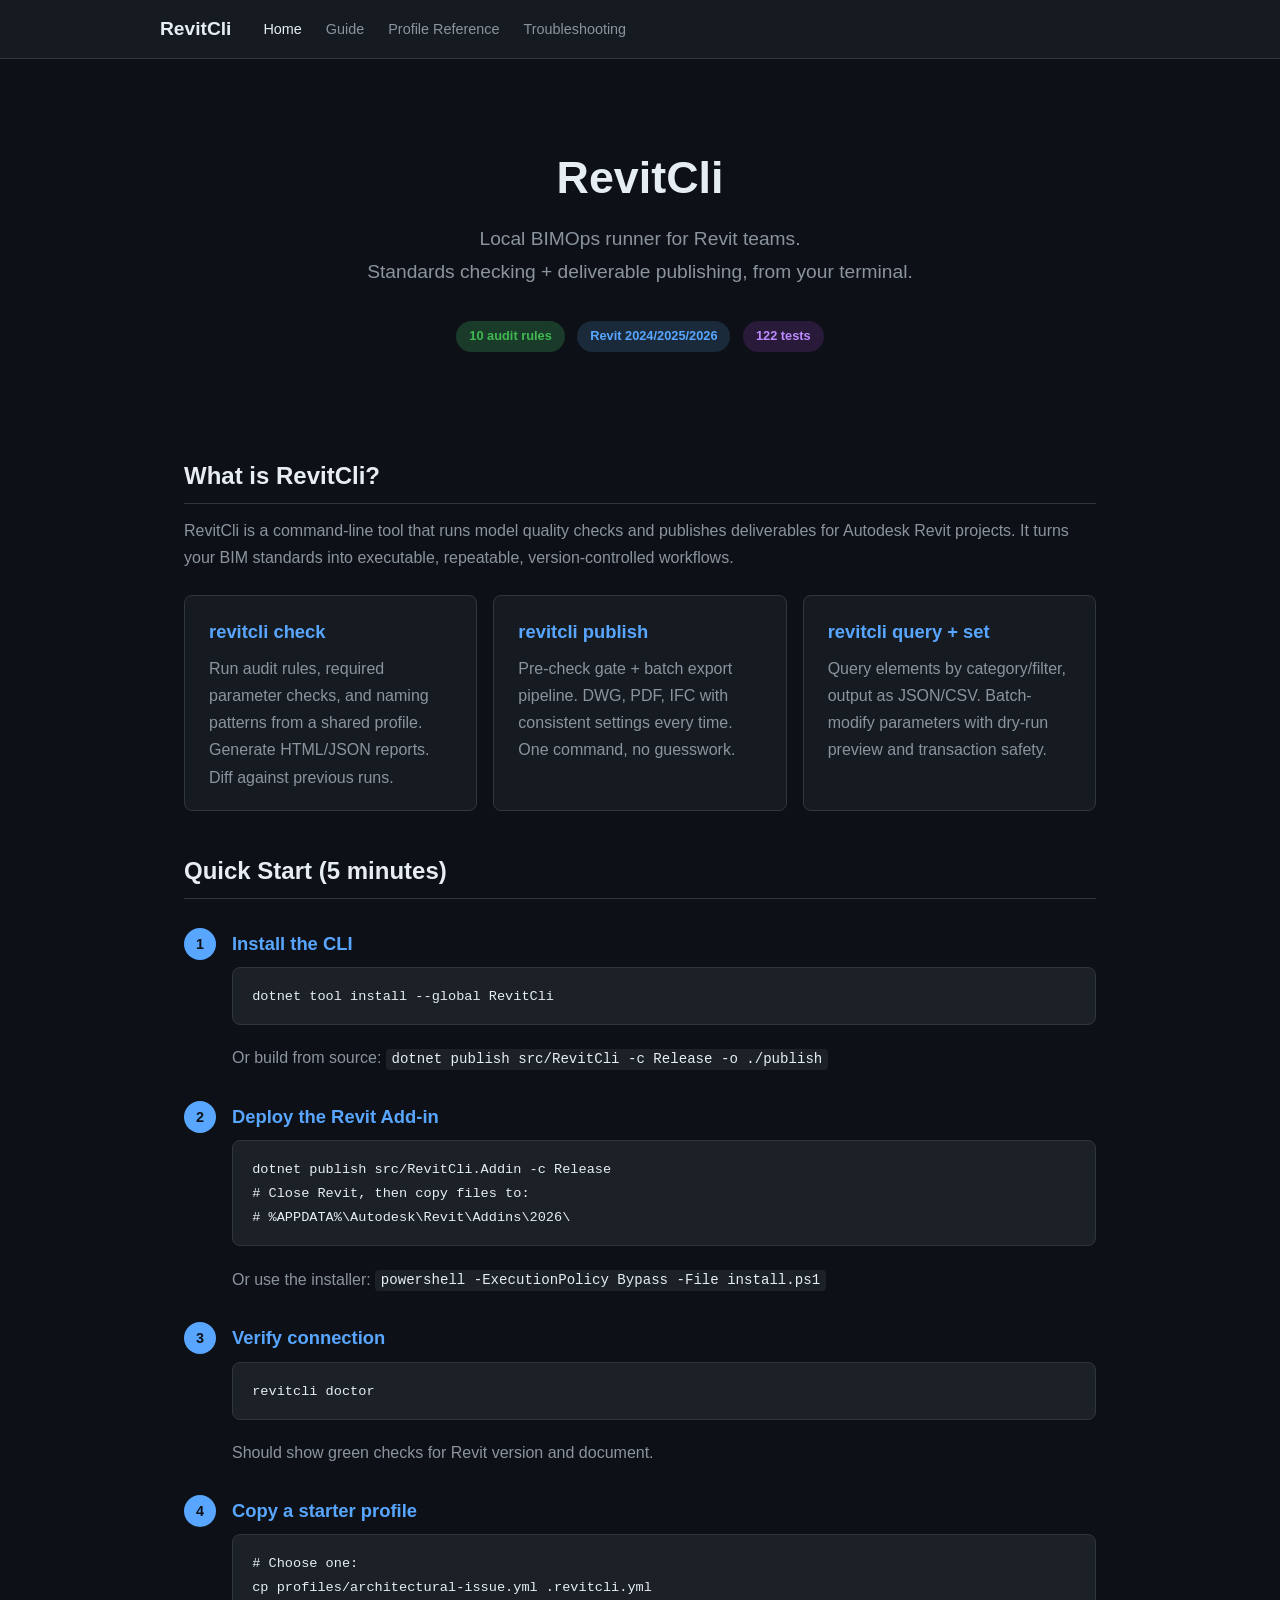
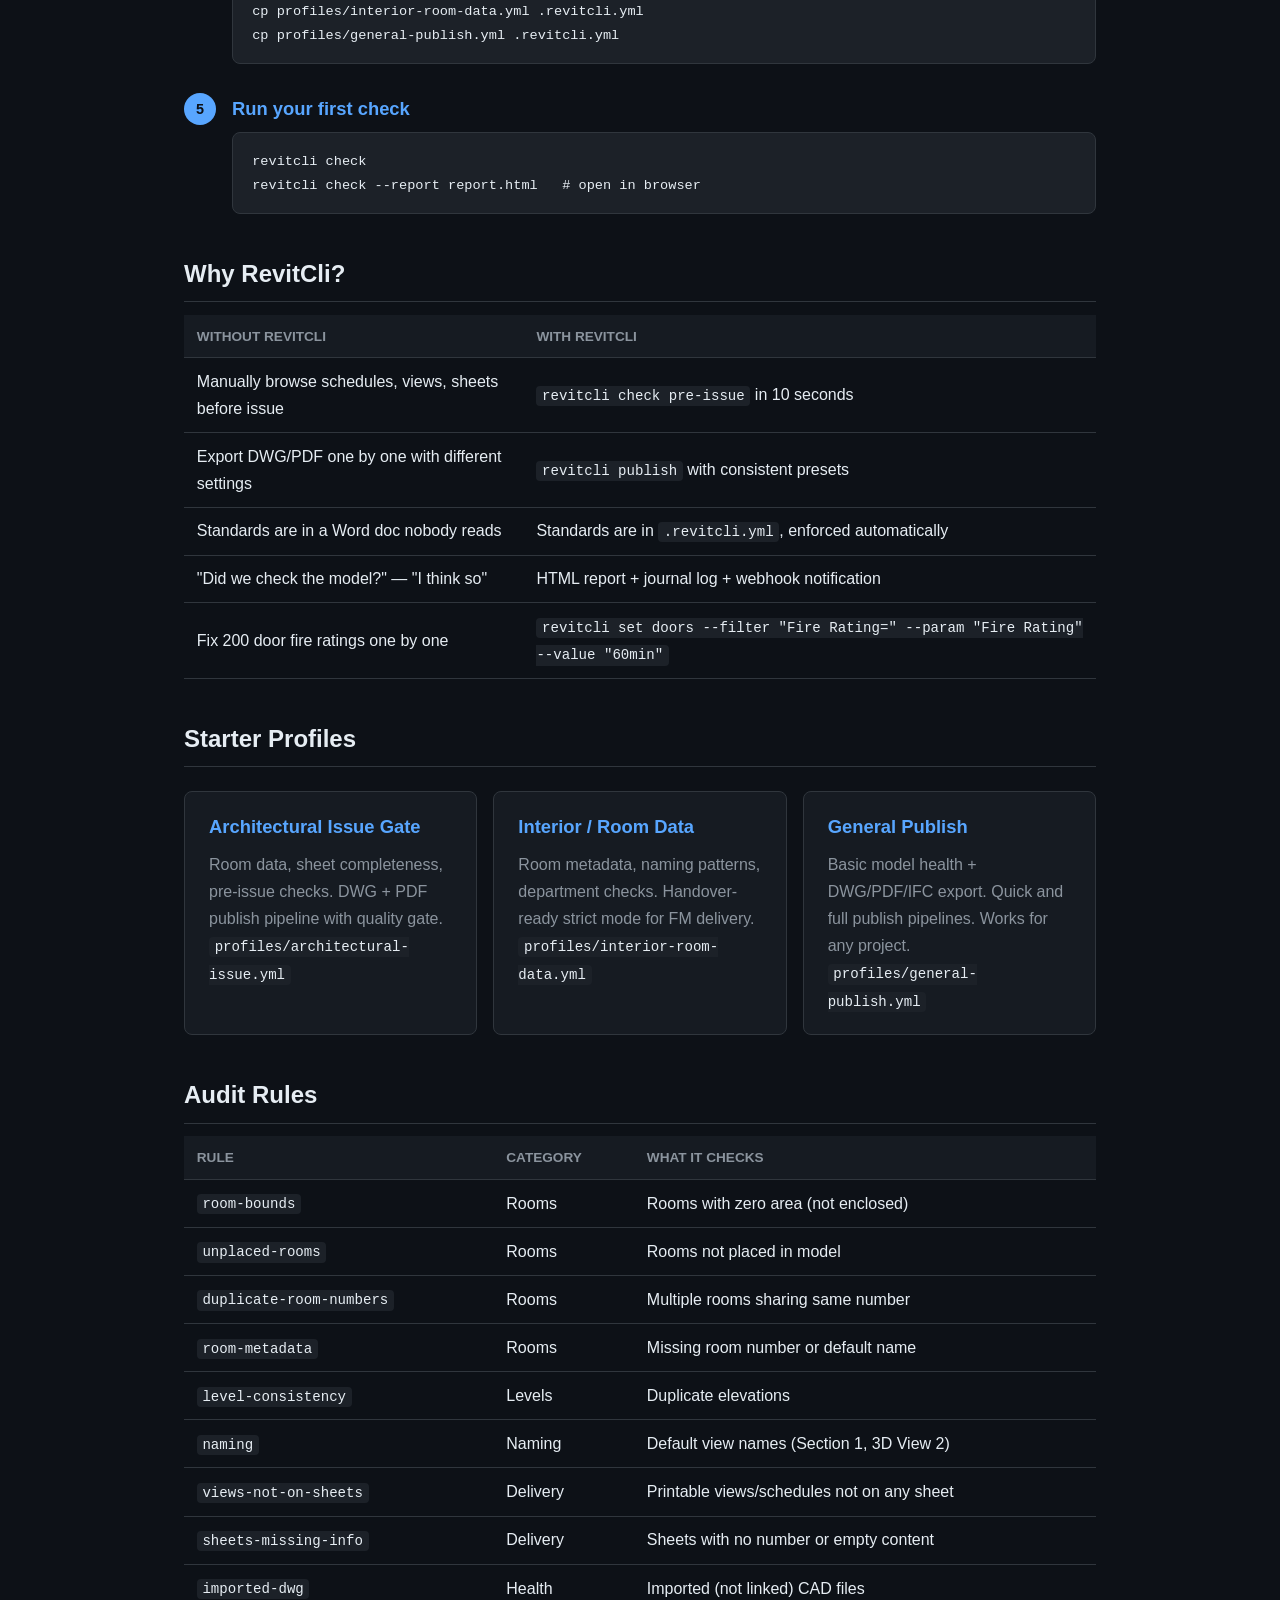
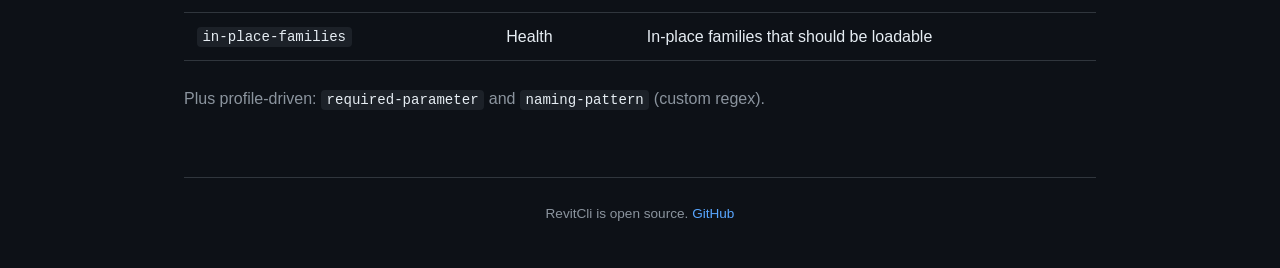
==== docs/index.html @ 7002a74f "feat: documentation website + starter profiles + onboarding Documentation site (docs/, 4 pages, dark" ====
<!doctype html>
<html lang="en">
  <head>
    <meta charset="utf-8" />
    <meta name="viewport" content="width=device-width, initial-scale=1" />
    <title>RevitCli — Local BIMOps Runner for Revit Teams</title>
    <link rel="stylesheet" href="style.css" />
  </head>
  <body>
    <nav>
      <div class="inner">
        <span class="logo">RevitCli</span>
        <div class="links">
          <a href="index.html" class="active">Home</a>
          <a href="guide.html">Guide</a>
          <a href="profile.html">Profile Reference</a>
          <a href="troubleshooting.html">Troubleshooting</a>
        </div>
      </div>
    </nav>

    <div class="container">
      <div class="hero">
        <h1>RevitCli</h1>
        <p class="tagline">
          Local BIMOps runner for Revit teams.<br />Standards checking +
          deliverable publishing, from your terminal.
        </p>
        <div class="badges">
          <span class="badge badge-green">10 audit rules</span>
          <span class="badge badge-blue">Revit 2024/2025/2026</span>
          <span class="badge badge-purple">122 tests</span>
        </div>
      </div>

      <h2>What is RevitCli?</h2>
      <p>
        RevitCli is a command-line tool that runs model quality checks and
        publishes deliverables for Autodesk Revit projects. It turns your BIM
        standards into executable, repeatable, version-controlled workflows.
      </p>

      <div class="card-grid">
        <div class="card">
          <h3>revitcli check</h3>
          <p>
            Run audit rules, required parameter checks, and naming patterns from
            a shared profile. Generate HTML/JSON reports. Diff against previous
            runs.
          </p>
        </div>
        <div class="card">
          <h3>revitcli publish</h3>
          <p>
            Pre-check gate + batch export pipeline. DWG, PDF, IFC with
            consistent settings every time. One command, no guesswork.
          </p>
        </div>
        <div class="card">
          <h3>revitcli query + set</h3>
          <p>
            Query elements by category/filter, output as JSON/CSV. Batch-modify
            parameters with dry-run preview and transaction safety.
          </p>
        </div>
      </div>

      <h2>Quick Start (5 minutes)</h2>

      <div class="steps">
        <div class="step">
          <h3>Install the CLI</h3>
          <pre><code>dotnet tool install --global RevitCli</code></pre>
          <p>
            Or build from source:
            <code>dotnet publish src/RevitCli -c Release -o ./publish</code>
          </p>
        </div>
        <div class="step">
          <h3>Deploy the Revit Add-in</h3>
          <pre><code>dotnet publish src/RevitCli.Addin -c Release
# Close Revit, then copy files to:
# %APPDATA%\Autodesk\Revit\Addins\2026\</code></pre>
          <p>
            Or use the installer:
            <code>powershell -ExecutionPolicy Bypass -File install.ps1</code>
          </p>
        </div>
        <div class="step">
          <h3>Verify connection</h3>
          <pre><code>revitcli doctor</code></pre>
          <p>Should show green checks for Revit version and document.</p>
        </div>
        <div class="step">
          <h3>Copy a starter profile</h3>
          <pre><code># Choose one:
cp profiles/architectural-issue.yml .revitcli.yml
cp profiles/interior-room-data.yml .revitcli.yml
cp profiles/general-publish.yml .revitcli.yml</code></pre>
        </div>
        <div class="step">
          <h3>Run your first check</h3>
          <pre><code>revitcli check
revitcli check --report report.html   # open in browser</code></pre>
        </div>
      </div>

      <h2>Why RevitCli?</h2>

      <table>
        <thead>
          <tr>
            <th>Without RevitCli</th>
            <th>With RevitCli</th>
          </tr>
        </thead>
        <tbody>
          <tr>
            <td>Manually browse schedules, views, sheets before issue</td>
            <td><code>revitcli check pre-issue</code> in 10 seconds</td>
          </tr>
          <tr>
            <td>Export DWG/PDF one by one with different settings</td>
            <td><code>revitcli publish</code> with consistent presets</td>
          </tr>
          <tr>
            <td>Standards are in a Word doc nobody reads</td>
            <td>
              Standards are in <code>.revitcli.yml</code>, enforced
              automatically
            </td>
          </tr>
          <tr>
            <td>"Did we check the model?" — "I think so"</td>
            <td>HTML report + journal log + webhook notification</td>
          </tr>
          <tr>
            <td>Fix 200 door fire ratings one by one</td>
            <td>
              <code
                >revitcli set doors --filter "Fire Rating=" --param "Fire
                Rating" --value "60min"</code
              >
            </td>
          </tr>
        </tbody>
      </table>

      <h2>Starter Profiles</h2>

      <div class="card-grid">
        <div class="card">
          <h3>Architectural Issue Gate</h3>
          <p>
            Room data, sheet completeness, pre-issue checks. DWG + PDF publish
            pipeline with quality gate.
          </p>
          <p><code>profiles/architectural-issue.yml</code></p>
        </div>
        <div class="card">
          <h3>Interior / Room Data</h3>
          <p>
            Room metadata, naming patterns, department checks. Handover-ready
            strict mode for FM delivery.
          </p>
          <p><code>profiles/interior-room-data.yml</code></p>
        </div>
        <div class="card">
          <h3>General Publish</h3>
          <p>
            Basic model health + DWG/PDF/IFC export. Quick and full publish
            pipelines. Works for any project.
          </p>
          <p><code>profiles/general-publish.yml</code></p>
        </div>
      </div>

      <h2>Audit Rules</h2>

      <table>
        <thead>
          <tr>
            <th>Rule</th>
            <th>Category</th>
            <th>What it checks</th>
          </tr>
        </thead>
        <tbody>
          <tr>
            <td><code>room-bounds</code></td>
            <td>Rooms</td>
            <td>Rooms with zero area (not enclosed)</td>
          </tr>
          <tr>
            <td><code>unplaced-rooms</code></td>
            <td>Rooms</td>
            <td>Rooms not placed in model</td>
          </tr>
          <tr>
            <td><code>duplicate-room-numbers</code></td>
            <td>Rooms</td>
            <td>Multiple rooms sharing same number</td>
          </tr>
          <tr>
            <td><code>room-metadata</code></td>
            <td>Rooms</td>
            <td>Missing room number or default name</td>
          </tr>
          <tr>
            <td><code>level-consistency</code></td>
            <td>Levels</td>
            <td>Duplicate elevations</td>
          </tr>
          <tr>
            <td><code>naming</code></td>
            <td>Naming</td>
            <td>Default view names (Section 1, 3D View 2)</td>
          </tr>
          <tr>
            <td><code>views-not-on-sheets</code></td>
            <td>Delivery</td>
            <td>Printable views/schedules not on any sheet</td>
          </tr>
          <tr>
            <td><code>sheets-missing-info</code></td>
            <td>Delivery</td>
            <td>Sheets with no number or empty content</td>
          </tr>
          <tr>
            <td><code>imported-dwg</code></td>
            <td>Health</td>
            <td>Imported (not linked) CAD files</td>
          </tr>
          <tr>
            <td><code>in-place-families</code></td>
            <td>Health</td>
            <td>In-place families that should be loadable</td>
          </tr>
        </tbody>
      </table>

      <p>
        Plus profile-driven: <code>required-parameter</code> and
        <code>naming-pattern</code> (custom regex).
      </p>

      <footer>
        RevitCli is open source.
        <a href="https://github.com/xiaodream551-a11y/revitcli">GitHub</a>
      </footer>
    </div>
  </body>
</html>
---- docs/style.css ----
:root {
  --bg: #0d1117;
  --bg-card: #161b22;
  --bg-code: #1c2128;
  --border: #30363d;
  --text: #e6edf3;
  --text-dim: #8b949e;
  --accent: #58a6ff;
  --green: #3fb950;
  --yellow: #d29922;
  --red: #f85149;
  --purple: #bc8cff;
}

* {
  margin: 0;
  padding: 0;
  box-sizing: border-box;
}

body {
  background: var(--bg);
  color: var(--text);
  font-family: -apple-system, "Segoe UI", Helvetica, Arial, sans-serif;
  line-height: 1.7;
  font-size: 16px;
}

a {
  color: var(--accent);
  text-decoration: none;
}
a:hover {
  text-decoration: underline;
}

/* Layout */
.container {
  max-width: 960px;
  margin: 0 auto;
  padding: 2rem 1.5rem;
}

/* Nav */
nav {
  background: var(--bg-card);
  border-bottom: 1px solid var(--border);
  padding: 0.8rem 1.5rem;
  position: sticky;
  top: 0;
  z-index: 100;
}
nav .inner {
  max-width: 960px;
  margin: 0 auto;
  display: flex;
  align-items: center;
  gap: 2rem;
}
nav .logo {
  font-weight: 700;
  font-size: 1.2rem;
  color: var(--text);
}
nav .links {
  display: flex;
  gap: 1.5rem;
}
nav .links a {
  color: var(--text-dim);
  font-size: 0.9rem;
}
nav .links a:hover,
nav .links a.active {
  color: var(--text);
}

/* Headings */
h1 {
  font-size: 2.2rem;
  margin-bottom: 0.5rem;
}
h2 {
  font-size: 1.5rem;
  margin-top: 2.5rem;
  margin-bottom: 0.8rem;
  color: var(--text);
  border-bottom: 1px solid var(--border);
  padding-bottom: 0.4rem;
}
h3 {
  font-size: 1.15rem;
  margin-top: 1.8rem;
  margin-bottom: 0.5rem;
  color: var(--accent);
}

p {
  margin-bottom: 1rem;
  color: var(--text-dim);
}

/* Code */
code {
  background: var(--bg-code);
  padding: 0.15em 0.4em;
  border-radius: 4px;
  font-family: "SF Mono", "Cascadia Code", "Fira Code", monospace;
  font-size: 0.88em;
  color: var(--text);
}
pre {
  background: var(--bg-code);
  border: 1px solid var(--border);
  border-radius: 8px;
  padding: 1rem 1.2rem;
  overflow-x: auto;
  margin-bottom: 1.2rem;
  line-height: 1.5;
}
pre code {
  background: none;
  padding: 0;
  font-size: 0.85rem;
}

/* Tables */
table {
  width: 100%;
  border-collapse: collapse;
  margin-bottom: 1.5rem;
}
th {
  text-align: left;
  padding: 0.6rem 0.8rem;
  background: var(--bg-card);
  color: var(--text-dim);
  font-size: 0.85rem;
  text-transform: uppercase;
  border-bottom: 1px solid var(--border);
}
td {
  padding: 0.6rem 0.8rem;
  border-bottom: 1px solid var(--border);
}
tr:hover {
  background: var(--bg-card);
}

/* Cards */
.card-grid {
  display: grid;
  grid-template-columns: repeat(auto-fit, minmax(280px, 1fr));
  gap: 1rem;
  margin: 1.5rem 0;
}
.card {
  background: var(--bg-card);
  border: 1px solid var(--border);
  border-radius: 8px;
  padding: 1.2rem 1.5rem;
}
.card h3 {
  margin-top: 0;
  color: var(--accent);
}
.card p {
  margin-bottom: 0;
}

/* Hero */
.hero {
  text-align: center;
  padding: 3rem 0 2rem;
}
.hero h1 {
  font-size: 2.8rem;
  color: var(--text);
}
.hero .tagline {
  font-size: 1.2rem;
  color: var(--text-dim);
  margin-bottom: 2rem;
}
.hero .badges {
  display: flex;
  gap: 0.8rem;
  justify-content: center;
  flex-wrap: wrap;
  margin-bottom: 2rem;
}
.badge {
  display: inline-block;
  padding: 0.3rem 0.8rem;
  border-radius: 20px;
  font-size: 0.8rem;
  font-weight: 600;
}
.badge-green {
  background: #1a3a2a;
  color: var(--green);
}
.badge-blue {
  background: #1a2a3a;
  color: var(--accent);
}
.badge-purple {
  background: #2a1a3a;
  color: var(--purple);
}

/* Steps */
.steps {
  counter-reset: step;
}
.step {
  position: relative;
  padding-left: 3rem;
  margin-bottom: 1.5rem;
}
.step::before {
  counter-increment: step;
  content: counter(step);
  position: absolute;
  left: 0;
  top: 0;
  width: 2rem;
  height: 2rem;
  border-radius: 50%;
  background: var(--accent);
  color: var(--bg);
  display: flex;
  align-items: center;
  justify-content: center;
  font-weight: 700;
  font-size: 0.9rem;
}

/* Alerts */
.alert {
  border-left: 4px solid;
  padding: 0.8rem 1.2rem;
  margin-bottom: 1.2rem;
  border-radius: 0 6px 6px 0;
  background: var(--bg-card);
}
.alert-info {
  border-color: var(--accent);
}
.alert-warn {
  border-color: var(--yellow);
}
.alert-error {
  border-color: var(--red);
}
.alert-success {
  border-color: var(--green);
}

/* Footer */
footer {
  margin-top: 4rem;
  padding: 1.5rem 0;
  border-top: 1px solid var(--border);
  text-align: center;
  color: var(--text-dim);
  font-size: 0.85rem;
}
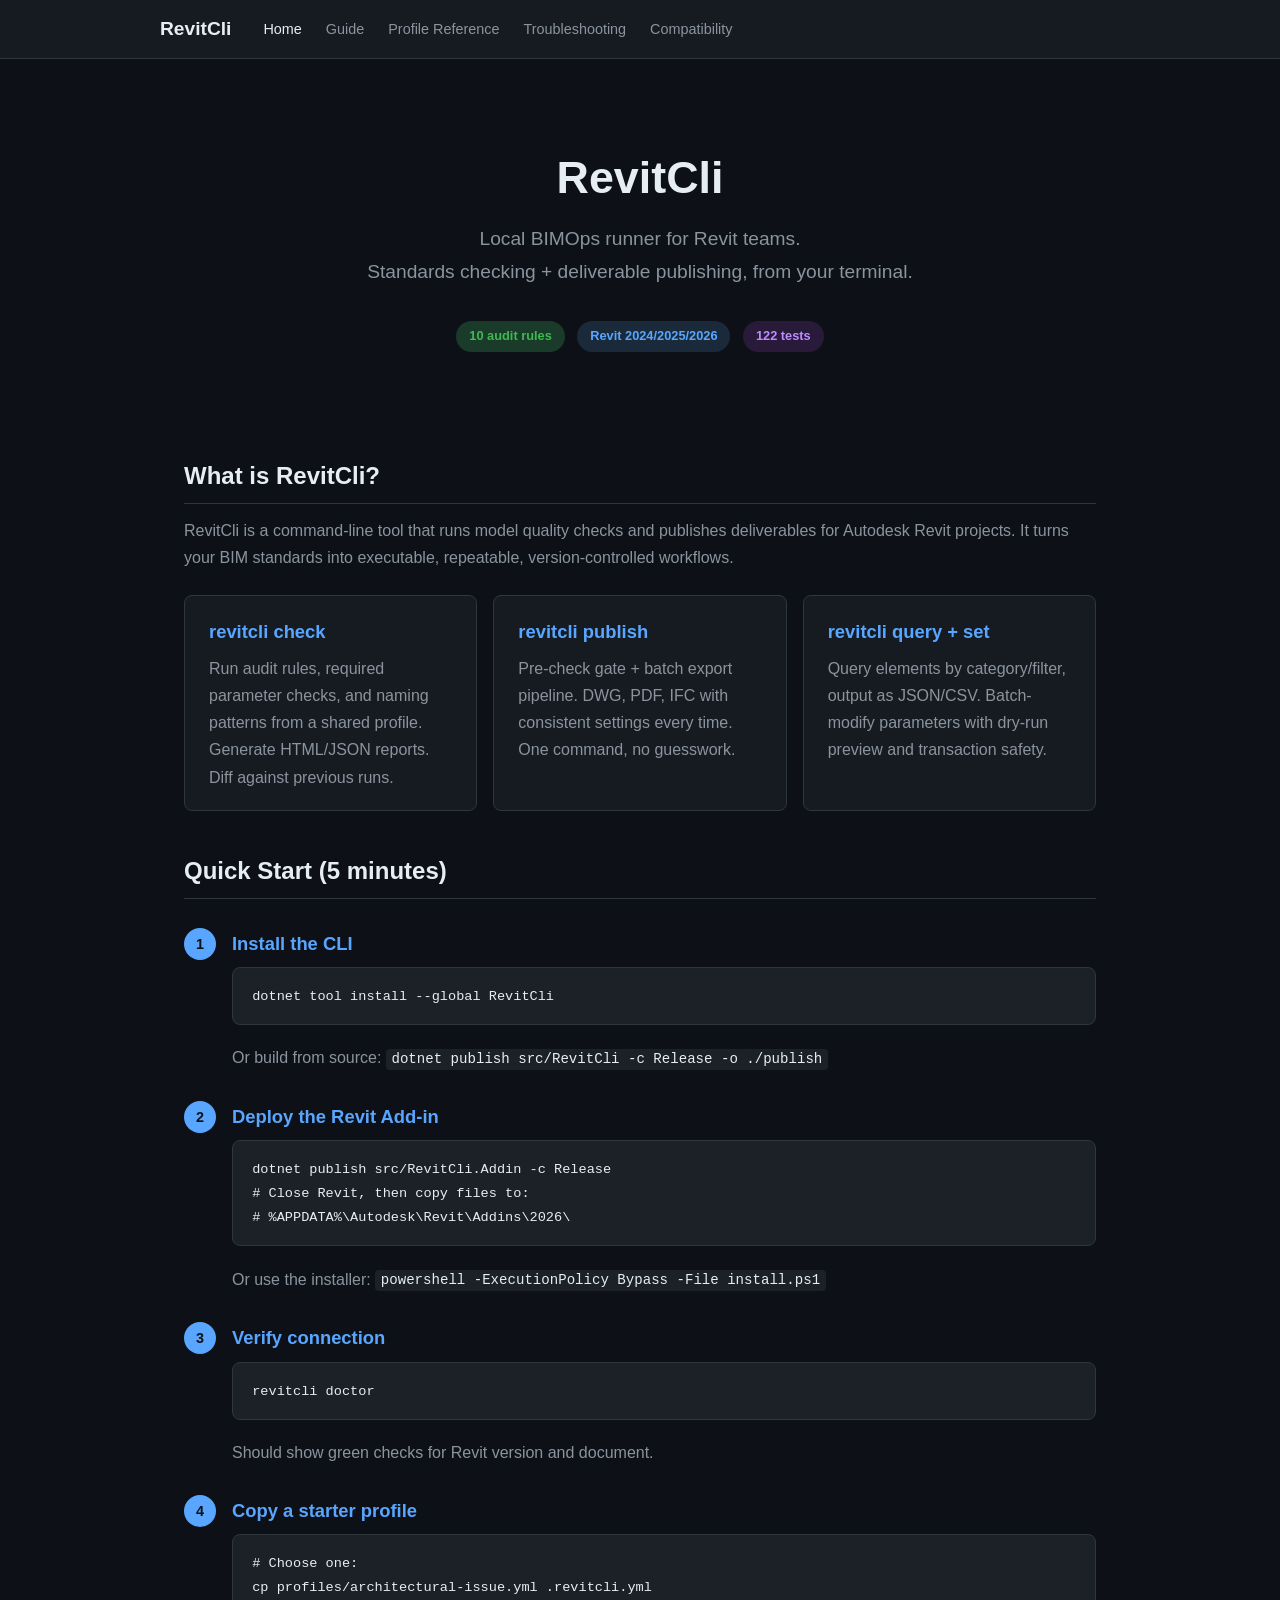
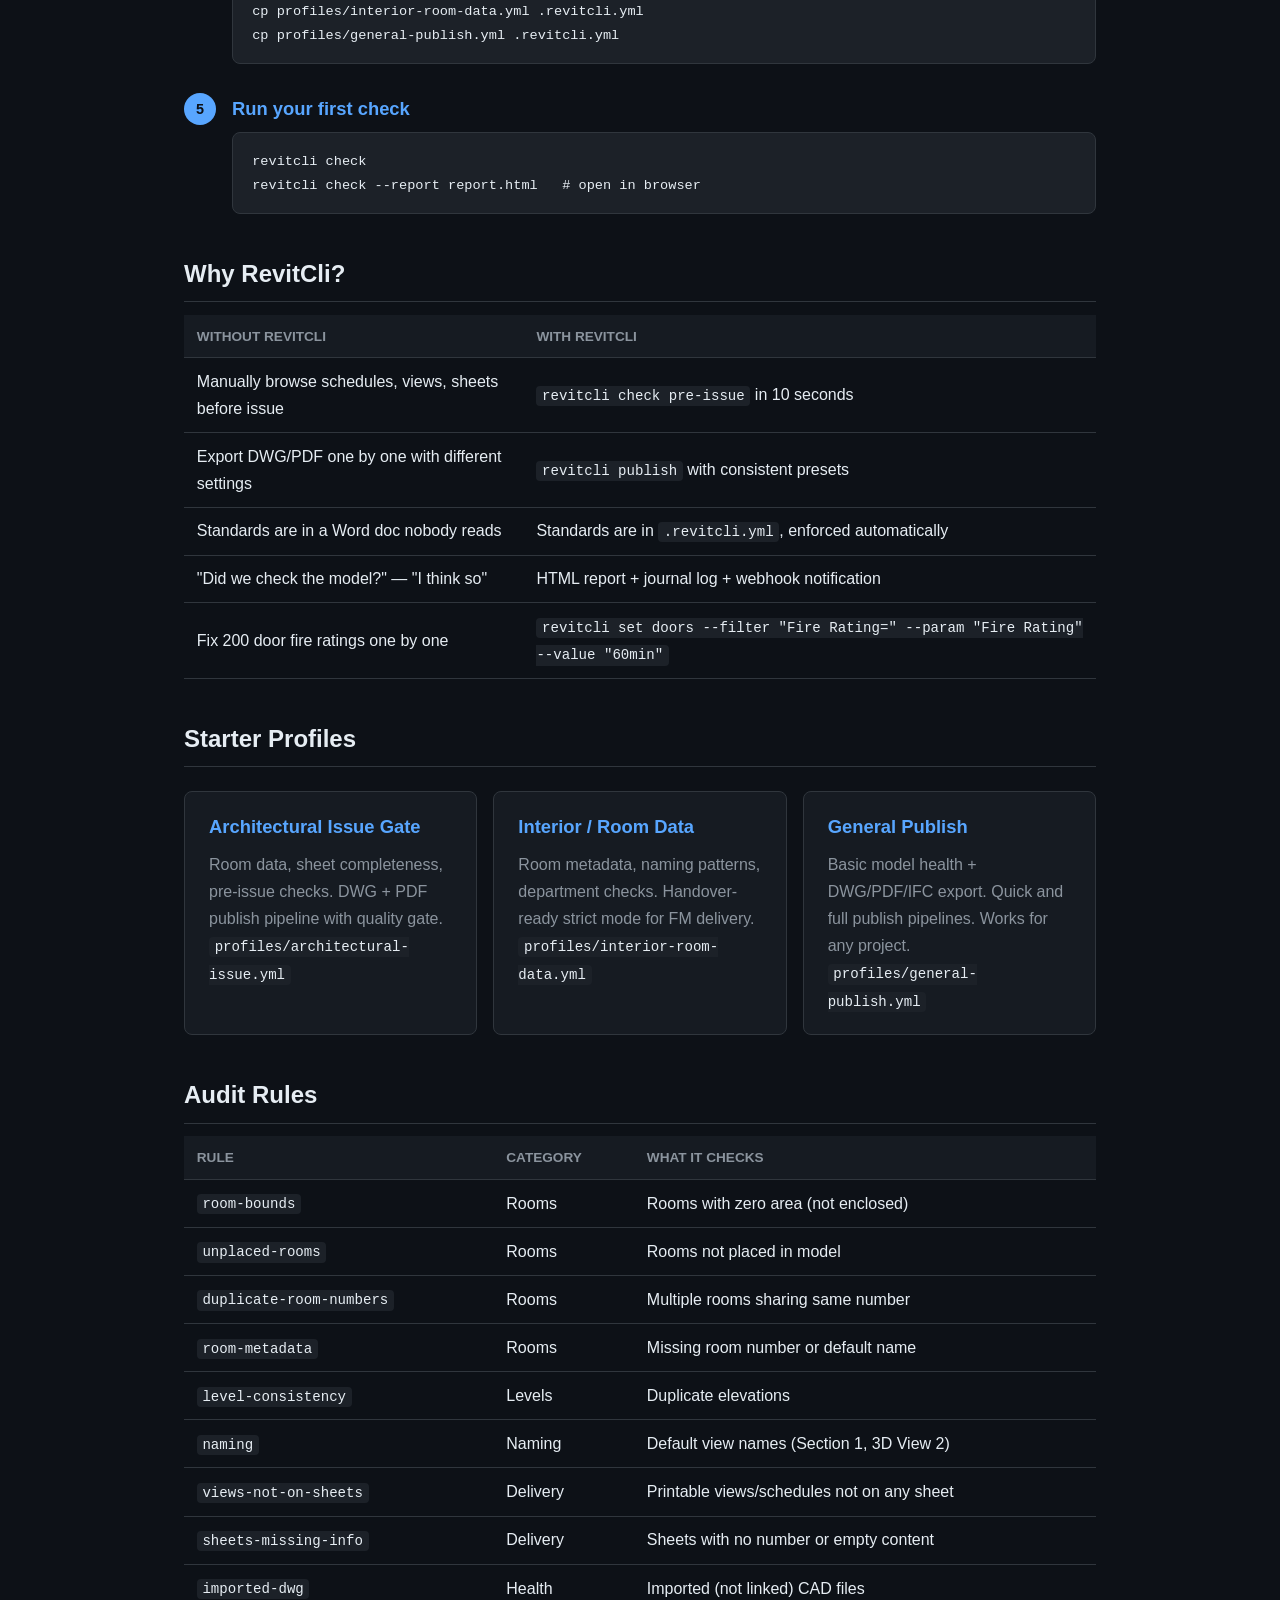
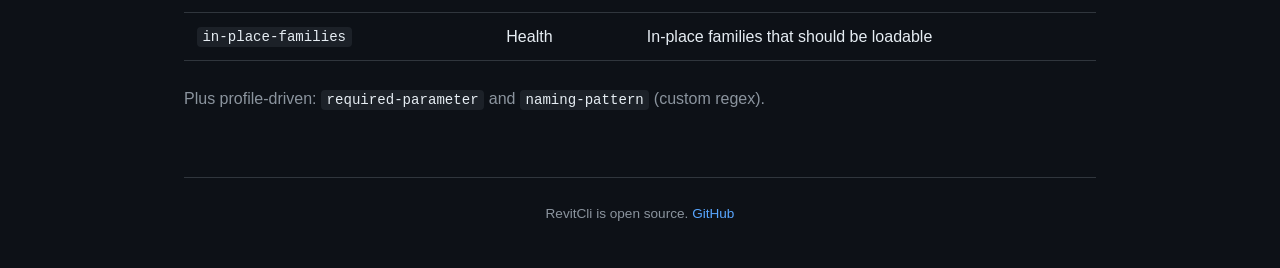
==== commit 19df227c: "docs: add compatibility page with support matrix - Revit version support matrix (2024/2025/2026 with" ====
--- a/docs/index.html
+++ b/docs/index.html
@@ -15,6 +15,7 @@
           <a href="guide.html">Guide</a>
           <a href="profile.html">Profile Reference</a>
           <a href="troubleshooting.html">Troubleshooting</a>
+    <a href="compatibility.html">Compatibility</a>
         </div>
       </div>
     </nav>
